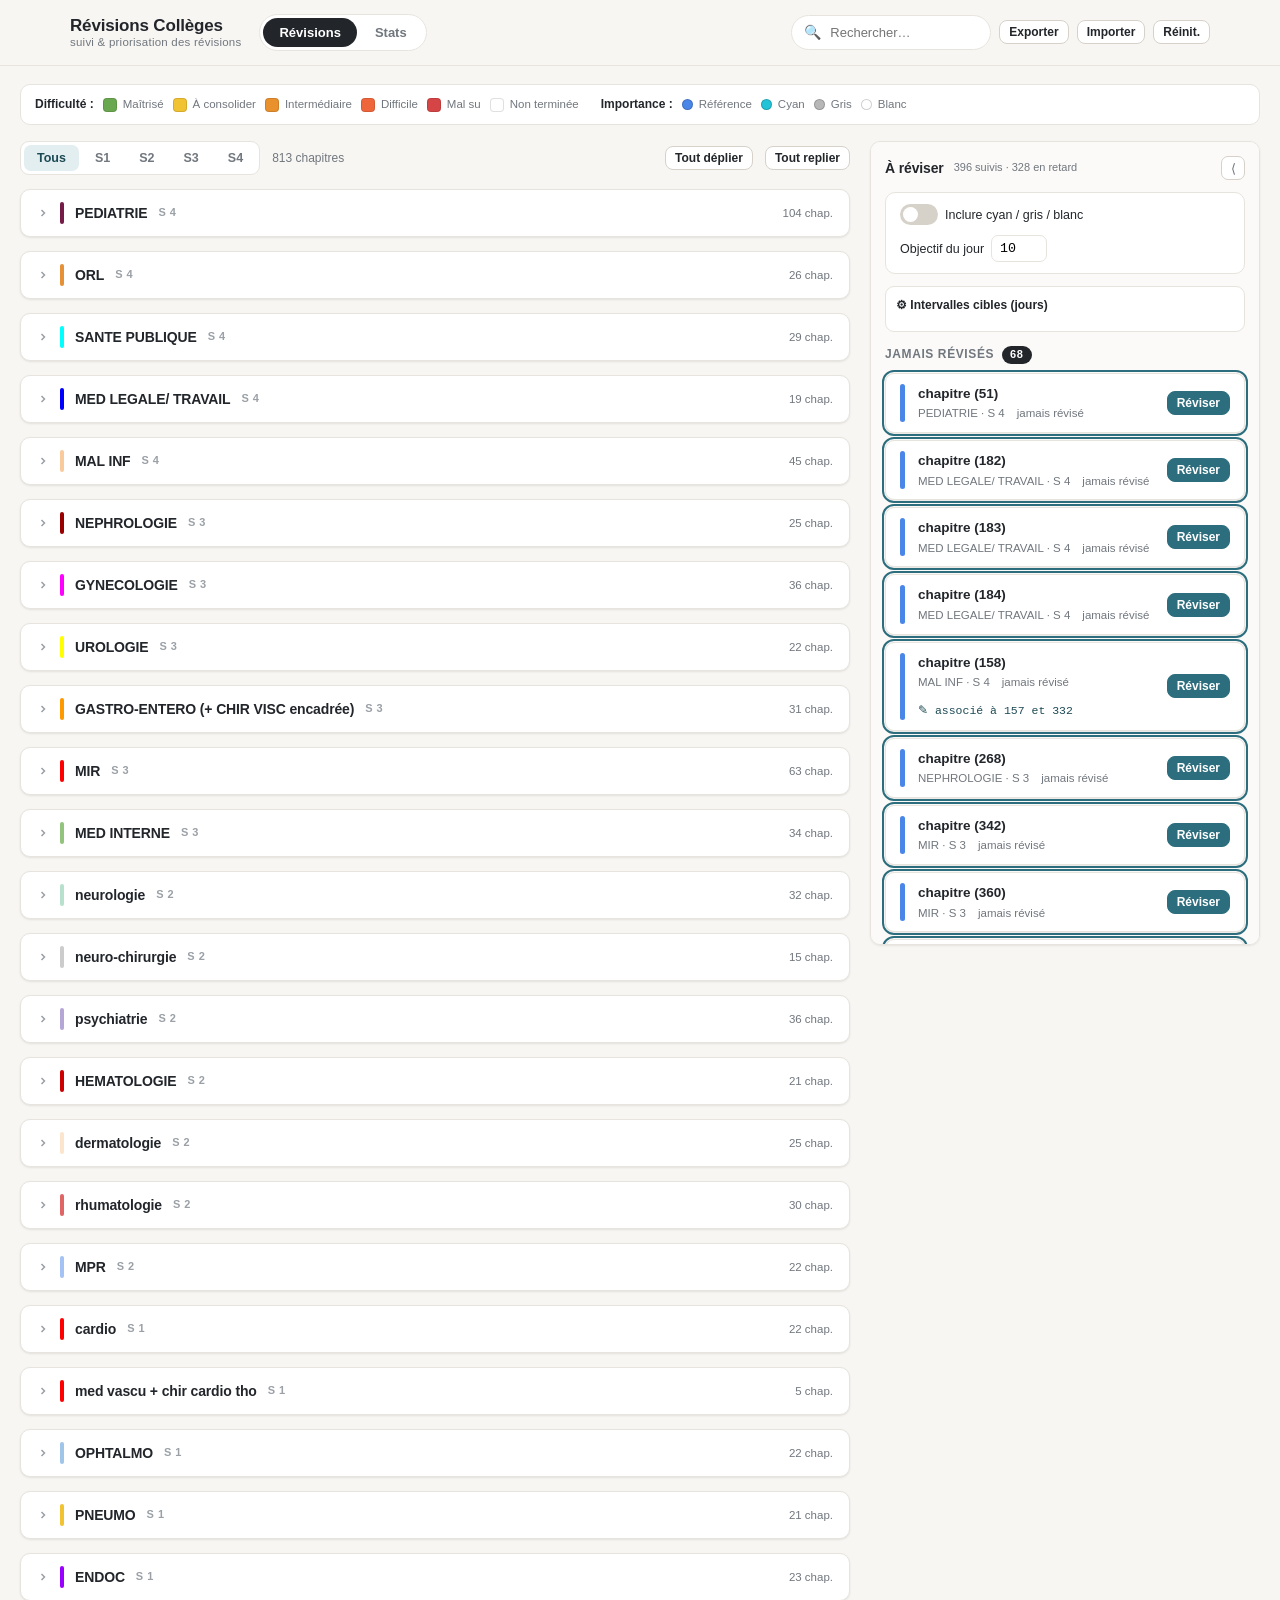
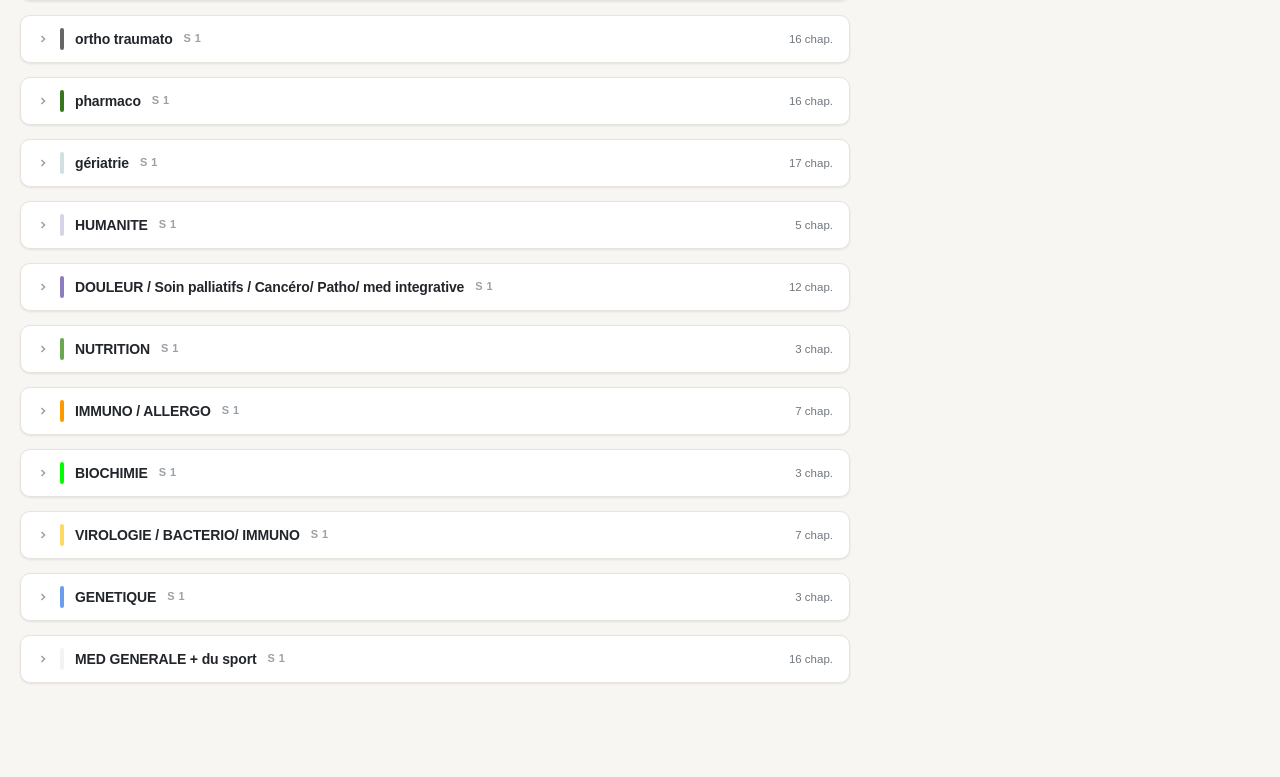
==== src/index.html @ 4b443ee2 "refactored everything" ====
<!DOCTYPE html>
<html lang="fr">
<head>
<meta charset="utf-8">
<meta name="viewport" content="width=device-width, initial-scale=1">
<title>Révisions Collèges</title>
<link rel="stylesheet" href="styles.css">
</head>
<body>
<header class="top"><div class="topin">
  <div class="brand"><b>Révisions Collèges</b><span>suivi &amp; priorisation des révisions</span></div>
  <nav class="tabs">
    <button data-tab="work" class="on">Révisions</button>
    <button data-tab="stats">Stats</button>
  </nav>
  <div class="grow"></div>
  <div class="tool">
    <div class="searchbox">🔍<input id="q" placeholder="Rechercher…"></div>
    <button class="btn mini" id="exportBtn">Exporter</button>
    <button class="btn mini" id="importBtn">Importer</button>
    <button class="btn mini" id="resetBtn">Réinit.</button>
    <input type="file" id="fileIn" accept="application/json" hidden>
  </div>
</div></header>

<div class="wrap">
  <div class="persist" id="persistNote">⚠ Les données ne peuvent pas être sauvegardées automatiquement ici. <b>Ouvre l'application via son exécutable</b> (ou télécharge tes données avec « Exporter ») pour ne rien perdre.</div>

  <div class="legend">
    <div class="grp"><b style="color:var(--ink);font-weight:600">Difficulté&nbsp;:</b>
      <span class="chip"><span class="sw" style="background:var(--l1)"></span>Maîtrisé</span>
      <span class="chip"><span class="sw" style="background:var(--l2)"></span>À consolider</span>
      <span class="chip"><span class="sw" style="background:var(--l3)"></span>Intermédiaire</span>
      <span class="chip"><span class="sw" style="background:var(--l4)"></span>Difficile</span>
      <span class="chip"><span class="sw" style="background:var(--l5)"></span>Mal su</span>
      <span class="chip"><span class="sw" style="background:#fff"></span>Non terminée</span>
    </div>
    <div class="grp"><b style="color:var(--ink);font-weight:600">Importance&nbsp;:</b>
      <span class="chip"><span class="dot-imp" style="background:var(--imp-ref)"></span>Référence</span>
      <span class="chip"><span class="dot-imp" style="background:var(--imp-cyan)"></span>Cyan</span>
      <span class="chip"><span class="dot-imp" style="background:var(--imp-gris)"></span>Gris</span>
      <span class="chip"><span class="dot-imp" style="background:var(--imp-blanc)"></span>Blanc</span>
    </div>
  </div>

  <!-- VUE FUSIONNÉE : tableau (gauche) + à réviser (sidebar droite) -->
  <section id="tab-work">
    <div class="workspace" id="workspace">
      <!-- Colonne tableau -->
      <div class="tablecol">
        <div class="subbar">
          <div class="segbtns" id="semFilter">
            <button data-sem="all" class="on">Tous</button>
            <button data-sem="SEMESTRE 1">S1</button>
            <button data-sem="SEMESTRE 2">S2</button>
            <button data-sem="SEMESTRE 3">S3</button>
            <button data-sem="SEMESTRE 4">S4</button>
          </div>
          <span id="tableCount" style="font-size:12px;color:var(--muted)"></span>
          <div class="grow"></div>
          <button class="btn mini" id="expandAll">Tout déplier</button>
          <button class="btn mini" id="collapseAll">Tout replier</button>
          <button class="btn mini" id="sideToggle" title="Afficher / masquer le panneau de révision">À réviser ⟩</button>
        </div>
        <div id="tableBody"></div>
      </div>

      <!-- Sidebar à réviser -->
      <aside class="reviseside" id="reviseSide">
        <div class="revhead">
          <b>À réviser</b>
          <span id="reviseInfo" class="revinfo"></span>
          <div class="grow"></div>
          <button class="sidehide" id="sideHide" title="Masquer">⟨</button>
        </div>

        <div class="filterrow">
          <label><span class="switch"><input type="checkbox" id="inclSecond"><span class="slider"></span></span> Inclure cyan / gris / blanc</label>
          <label>Objectif du jour <input type="number" id="dayGoal" min="0" value="10"></label>
        </div>

        <details class="settings" id="settingsBox">
          <summary>⚙ Intervalles cibles (jours)</summary>
          <div id="intervalEditor"></div>
          <button class="btn mini" id="resetIntervals">Valeurs par défaut</button>
        </details>

        <div id="reviseBody"></div>
      </aside>
    </div>
  </section>

  <!-- TAB STATS -->
  <section id="tab-stats" hidden>
    <div class="statgrid" id="statCards"></div>
    <h3 style="font-size:12px;text-transform:uppercase;letter-spacing:.05em;color:var(--muted);margin:0 0 9px;font-weight:700">Par collège — état actuel des chapitres</h3>
    <div class="collstat" id="collStats"></div>
  </section>
</div>

<div class="note" id="toast"></div>

<script src="seed.js"></script>
<script src="app.js"></script>
</body>
</html>
---- src/styles.css ----
:root{
  --bg:#F7F6F3; --surface:#FFFFFF; --surface-2:#FBFAF8;
  --ink:#22262B; --muted:#71777E; --faint:#9AA0A6;
  --line:#E7E4DE; --line-strong:#D6D2CA;
  --accent:#2D6E7E; --accent-soft:#E3EEF0; --accent-ink:#1c4a55;
  --imp-ref:#4A86E8; --imp-cyan:#22C3D6; --imp-gris:#B7B7B7; --imp-blanc:#FFFFFF;
  --l1:#6AA84F; --l2:#F1C232; --l3:#E8912D; --l4:#F0663B; --l5:#D64545;
  --l1b:#EAF3E4; --l2b:#FBF1D2; --l3b:#FBE7CE; --l4b:#FBE0D6; --l5b:#F7DADA;
  --radius:10px; --shadow:0 1px 2px rgba(20,22,25,.05),0 1px 3px rgba(20,22,25,.04);
  --mono:ui-monospace,SFMono-Regular,Menlo,Consolas,monospace;
  --sans:-apple-system,BlinkMacSystemFont,"Segoe UI",Roboto,Helvetica,Arial,sans-serif;
}
*{box-sizing:border-box}
html,body{margin:0}
body{font-family:var(--sans);background:var(--bg);color:var(--ink);font-size:14px;line-height:1.45;-webkit-font-smoothing:antialiased}
button{font-family:inherit;cursor:pointer}
.wrap{max-width:1180px;margin:0 auto;padding:0 20px 80px}

/* header */
header.top{position:sticky;top:0;z-index:40;background:rgba(247,246,243,.86);backdrop-filter:blur(8px);border-bottom:1px solid var(--line);margin-bottom:18px}
.topin{max-width:1180px;margin:0 auto;padding:14px 20px;display:flex;align-items:center;gap:18px;flex-wrap:wrap}
.brand{display:flex;flex-direction:column;line-height:1.1}
.brand b{font-size:17px;letter-spacing:-.01em}
.brand span{font-size:11.5px;color:var(--muted);letter-spacing:.02em}
.tabs{display:flex;gap:2px;background:var(--surface);border:1px solid var(--line);border-radius:999px;padding:3px}
.tabs button{border:0;background:transparent;color:var(--muted);padding:7px 16px;border-radius:999px;font-size:13px;font-weight:550}
.tabs button.on{background:var(--ink);color:#fff}
.grow{flex:1}
.tool{display:flex;align-items:center;gap:8px}
.searchbox{display:flex;align-items:center;gap:7px;background:var(--surface);border:1px solid var(--line);border-radius:999px;padding:6px 12px}
.searchbox input{border:0;outline:0;background:transparent;font-size:13px;width:150px;color:var(--ink)}
.btn{border:1px solid var(--line-strong);background:var(--surface);color:var(--ink);padding:7px 12px;border-radius:8px;font-size:12.5px;font-weight:550}
.btn:hover{border-color:var(--accent);color:var(--accent-ink)}
.btn.mini{padding:4px 9px;font-size:12px}
.btn.accent{background:var(--accent);border-color:var(--accent);color:#fff}
.btn.accent:hover{filter:brightness(1.06);color:#fff}

/* legend */
.legend{display:flex;gap:22px;flex-wrap:wrap;align-items:center;font-size:12px;color:var(--muted);margin:2px 0 16px;padding:11px 14px;background:var(--surface);border:1px solid var(--line);border-radius:var(--radius)}
.legend .grp{display:flex;gap:9px;align-items:center;flex-wrap:wrap}
.chip{display:inline-flex;align-items:center;gap:6px;font-size:11.5px}
.sw{width:14px;height:14px;border-radius:4px;border:1px solid rgba(0,0,0,.12);display:inline-block}
.dot-imp{width:11px;height:11px;border-radius:50%;border:1px solid rgba(0,0,0,.18);display:inline-block}

/* semester filter */
.subbar{display:flex;align-items:center;gap:12px;flex-wrap:wrap;margin-bottom:14px}
.segbtns{display:flex;gap:3px;background:var(--surface);border:1px solid var(--line);border-radius:9px;padding:3px}
.segbtns button{border:0;background:transparent;color:var(--muted);padding:6px 13px;border-radius:7px;font-size:12.5px;font-weight:550}
.segbtns button.on{background:var(--accent-soft);color:var(--accent-ink)}

/* college block */
.college{margin-bottom:14px;background:var(--surface);border:1px solid var(--line);border-radius:var(--radius);overflow:hidden;box-shadow:var(--shadow)}
.college>summary{list-style:none;cursor:pointer;padding:12px 16px;display:flex;align-items:center;gap:11px;user-select:none}
.college>summary::-webkit-details-marker{display:none}
.college .cname{font-weight:650;font-size:14px;letter-spacing:-.01em}
.college .csem{font-size:11px;color:var(--faint);font-weight:600;text-transform:uppercase;letter-spacing:.04em}
.college .ccount{margin-left:auto;font-size:11.5px;color:var(--muted);font-variant-numeric:tabular-nums}
.college .cbar{width:4px;height:22px;border-radius:3px;flex:none;background:var(--line-strong)}
.chev{transition:transform .15s;color:var(--faint)}
details[open]>summary .chev{transform:rotate(90deg)}

/* chapter rows */
.rows{border-top:1px solid var(--line)}
.chapter{border-bottom:1px solid var(--line)}
.chapter:last-child{border-bottom:0}
.crow{display:grid;grid-template-columns:20px 1fr 210px 132px 220px;gap:12px;align-items:center;padding:9px 16px}
.crow:hover{background:var(--surface-2)}
.imp{flex:none}
.ctitle{font-size:13.5px;min-width:0}
.ctitle .t{white-space:normal}
.strip{display:flex;gap:3px;flex-wrap:wrap;align-items:center}
.cell-last{display:flex;align-items:center;gap:7px;font-family:var(--mono);font-size:12px;color:var(--muted);font-variant-numeric:tabular-nums}
.cell-rem{font-size:12px;color:var(--muted);display:flex;align-items:center;gap:6px;min-width:0}
.cell-rem .rtext{overflow:hidden;text-overflow:ellipsis;white-space:nowrap}
.star{flex:none;font-size:11px;color:var(--accent);background:var(--accent-soft);border:0;border-radius:6px;padding:1px 6px;font-weight:650}
.sq{width:15px;height:15px;border-radius:4px;border:1px solid rgba(0,0,0,.14);cursor:pointer;flex:none}
.sq.enc{background:repeating-linear-gradient(45deg,#fff,#fff 3px,#cfcfcf 3px,#cfcfcf 6px)!important}
.sq.none{background:#fff}
.lvlchip{display:inline-flex;align-items:center;justify-content:center;min-width:20px;height:18px;border-radius:5px;font-size:10.5px;font-weight:700;color:#fff;padding:0 5px}
.addmini{border:1px dashed var(--line-strong);background:transparent;color:var(--faint);border-radius:5px;width:17px;height:17px;line-height:1;font-size:13px;padding:0;display:flex;align-items:center;justify-content:center}
.addmini:hover{color:var(--accent);border-color:var(--accent)}

/* expand panel */
.detail{padding:4px 16px 16px 48px;background:var(--surface-2);border-top:1px solid var(--line)}
.sesslist{display:flex;flex-direction:column;gap:6px;margin:8px 0}
.sessrow{display:grid;grid-template-columns:110px auto 1fr auto;gap:10px;align-items:center;background:var(--surface);border:1px solid var(--line);border-radius:8px;padding:6px 10px}
.sessrow input[type=date]{border:1px solid var(--line);border-radius:6px;padding:3px 6px;font-family:var(--mono);font-size:12px}
.sessrow input.rem{border:1px solid var(--line);border-radius:6px;padding:4px 8px;font-size:12.5px;width:100%}
.lvlpick{display:flex;gap:3px}
.lvlpick .p{width:20px;height:20px;border-radius:5px;border:2px solid transparent;cursor:pointer}
.lvlpick .p.sel{border-color:var(--ink)}
.encbtn{font-size:11px;border:1px solid var(--line-strong);border-radius:6px;background:#fff;padding:3px 8px;color:var(--muted)}
.encbtn.on{background:#333;color:#fff;border-color:#333}
.del{border:0;background:transparent;color:var(--faint);font-size:15px;padding:2px 6px}
.del:hover{color:var(--l5)}
.metaedit{display:flex;gap:10px;flex-wrap:wrap;align-items:center;margin-top:10px;padding-top:10px;border-top:1px dashed var(--line)}
.metaedit input,.metaedit select{border:1px solid var(--line);border-radius:7px;padding:6px 9px;font-size:13px;font-family:inherit}
.metaedit label{font-size:11px;color:var(--muted);display:flex;flex-direction:column;gap:3px}

/* tab2 */
.bucket{margin-bottom:22px}
.bucket h3{font-size:12px;text-transform:uppercase;letter-spacing:.05em;color:var(--muted);margin:0 0 9px;font-weight:700;display:flex;align-items:center;gap:8px}
.bucket h3 .n{background:var(--ink);color:#fff;border-radius:999px;font-size:11px;padding:1px 8px}
.rev{display:flex;align-items:center;gap:13px;background:var(--surface);border:1px solid var(--line);border-radius:9px;padding:10px 14px;margin-bottom:7px;box-shadow:var(--shadow)}
.rev .urg{width:5px;align-self:stretch;border-radius:3px;flex:none}
.rev .rmain{flex:1;min-width:0}
.rev .rt{font-size:13.5px;font-weight:560}
.rev .rmeta{font-size:11.5px;color:var(--muted);display:flex;gap:12px;flex-wrap:wrap;margin-top:2px}
.rev .rmeta .mono{font-family:var(--mono);font-variant-numeric:tabular-nums}
.rev .score{font-family:var(--mono);font-size:11px;color:var(--faint)}
.overdue{color:var(--l5);font-weight:650}
.daychip{display:inline-flex;align-items:center;gap:5px;font-size:11px;color:var(--muted)}
.filterrow{display:flex;align-items:center;gap:16px;flex-wrap:wrap;margin-bottom:16px;padding:11px 14px;background:var(--surface);border:1px solid var(--line);border-radius:var(--radius)}
.filterrow label{display:flex;align-items:center;gap:7px;font-size:12.5px;color:var(--ink)}
.filterrow input[type=number]{width:56px;border:1px solid var(--line);border-radius:7px;padding:5px 8px;font-family:var(--mono)}
.switch{position:relative;width:38px;height:21px;flex:none}
.switch input{opacity:0;width:0;height:0}
.slider{position:absolute;inset:0;background:var(--line-strong);border-radius:999px;transition:.15s}
.slider::before{content:"";position:absolute;width:15px;height:15px;left:3px;top:3px;background:#fff;border-radius:50%;transition:.15s}
.switch input:checked+.slider{background:var(--accent)}
.switch input:checked+.slider::before{transform:translateX(17px)}
.daymark{outline:2px solid var(--accent);outline-offset:1px}

/* tab3 stats */
.statgrid{display:grid;grid-template-columns:repeat(auto-fit,minmax(150px,1fr));gap:12px;margin-bottom:22px}
.stat{background:var(--surface);border:1px solid var(--line);border-radius:var(--radius);padding:14px 16px;box-shadow:var(--shadow)}
.stat .num{font-size:26px;font-weight:700;letter-spacing:-.02em;font-variant-numeric:tabular-nums}
.stat .lab{font-size:11.5px;color:var(--muted);margin-top:2px}
.collstat{background:var(--surface);border:1px solid var(--line);border-radius:var(--radius);padding:6px 4px;box-shadow:var(--shadow)}
.csrow{display:grid;grid-template-columns:210px 1fr 60px;gap:12px;align-items:center;padding:7px 14px}
.csrow:hover{background:var(--surface-2)}
.csrow .cn{font-size:12.5px;font-weight:550;white-space:nowrap;overflow:hidden;text-overflow:ellipsis}
.sbar{display:flex;height:16px;border-radius:5px;overflow:hidden;background:#EFEDE8}
.sbar span{display:block}
.csrow .cc{text-align:right;font-family:var(--mono);font-size:11.5px;color:var(--muted)}

/* modal note */
.note{position:fixed;left:50%;bottom:22px;transform:translateX(-50%);background:var(--ink);color:#fff;padding:10px 16px;border-radius:10px;font-size:12.5px;box-shadow:0 6px 24px rgba(0,0,0,.22);z-index:80;opacity:0;pointer-events:none;transition:opacity .2s;max-width:90vw}
.note.show{opacity:1}
.persist{font-size:11.5px;color:#8a6d00;background:#FFF6DA;border:1px solid #F2E2A6;border-radius:8px;padding:8px 12px;margin-bottom:14px;display:none}
.empty{color:var(--faint);font-size:13px;padding:14px;text-align:center}
@media (max-width:820px){
  .crow{grid-template-columns:18px 1fr;row-gap:6px}
  .crow .cell-last,.crow .cell-rem,.crow .strip{grid-column:2}
  .csrow{grid-template-columns:120px 1fr 44px}
}
@media (prefers-reduced-motion:reduce){*{transition:none!important}}

/* ===== layout fusionné : tableau (gauche) + sidebar « à réviser » (droite) ===== */
.wrap{max-width:1560px}
.workspace{display:flex;gap:20px;align-items:flex-start}
.tablecol{flex:1;min-width:0}
.reviseside{width:390px;flex:none;position:sticky;top:78px;max-height:calc(100vh - 96px);overflow:auto;background:var(--surface-2);border:1px solid var(--line);border-radius:var(--radius);padding:14px 14px 18px;box-shadow:var(--shadow)}
.workspace.sidehidden .reviseside{display:none}
.workspace.sidehidden .tablecol{flex:1}
.revhead{display:flex;align-items:center;gap:10px;margin-bottom:12px}
.revhead b{font-size:14px;letter-spacing:-.01em}
.revinfo{font-size:11px;color:var(--muted);font-variant-numeric:tabular-nums}
.sidehide{border:1px solid var(--line-strong);background:#fff;border-radius:7px;width:24px;height:24px;color:var(--muted);font-size:13px;line-height:1}
.sidehide:hover{color:var(--accent);border-color:var(--accent)}
#sideToggle{display:none}
.workspace.sidehidden #sideToggle{display:inline-block}
.reviseside .filterrow{flex-direction:column;align-items:flex-start;gap:10px;margin-bottom:12px}

/* réglage des intervalles cibles */
.settings{margin-bottom:14px;border:1px solid var(--line);border-radius:9px;background:#fff;padding:2px 10px 8px}
.settings>summary{cursor:pointer;font-size:12px;font-weight:650;color:var(--ink);padding:8px 0;list-style:none;user-select:none}
.settings>summary::-webkit-details-marker{display:none}
.ivrow{display:flex;align-items:center;gap:8px;margin:6px 0}
.ivrow .sw{width:12px;height:12px;flex:none}
.ivrow .ivlab{flex:1;font-size:12px;color:var(--ink)}
.ivrow input{width:60px;border:1px solid var(--line);border-radius:6px;padding:4px 7px;font-family:var(--mono);font-size:12px}
#resetIntervals{margin-top:4px}

@media (max-width:1200px){
  .workspace{flex-direction:column}
  .reviseside{width:100%;position:static;max-height:none}
}
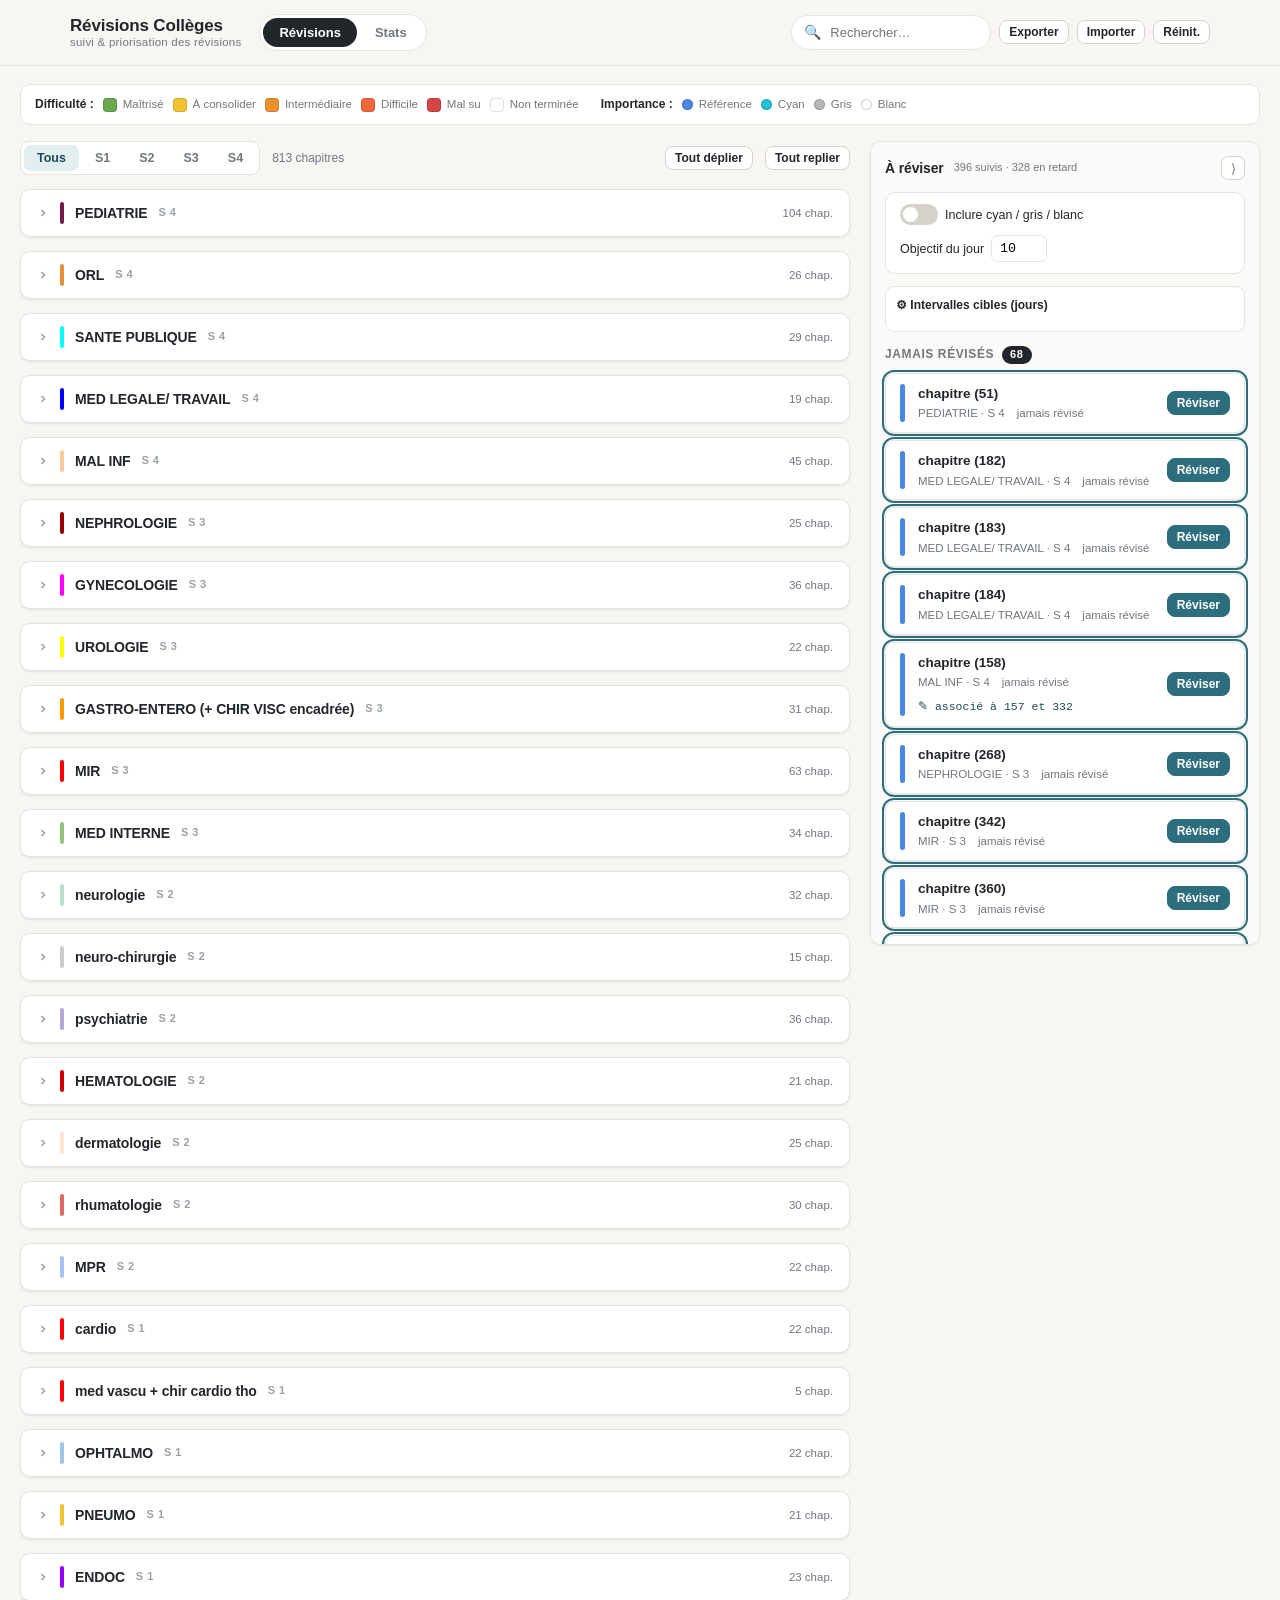
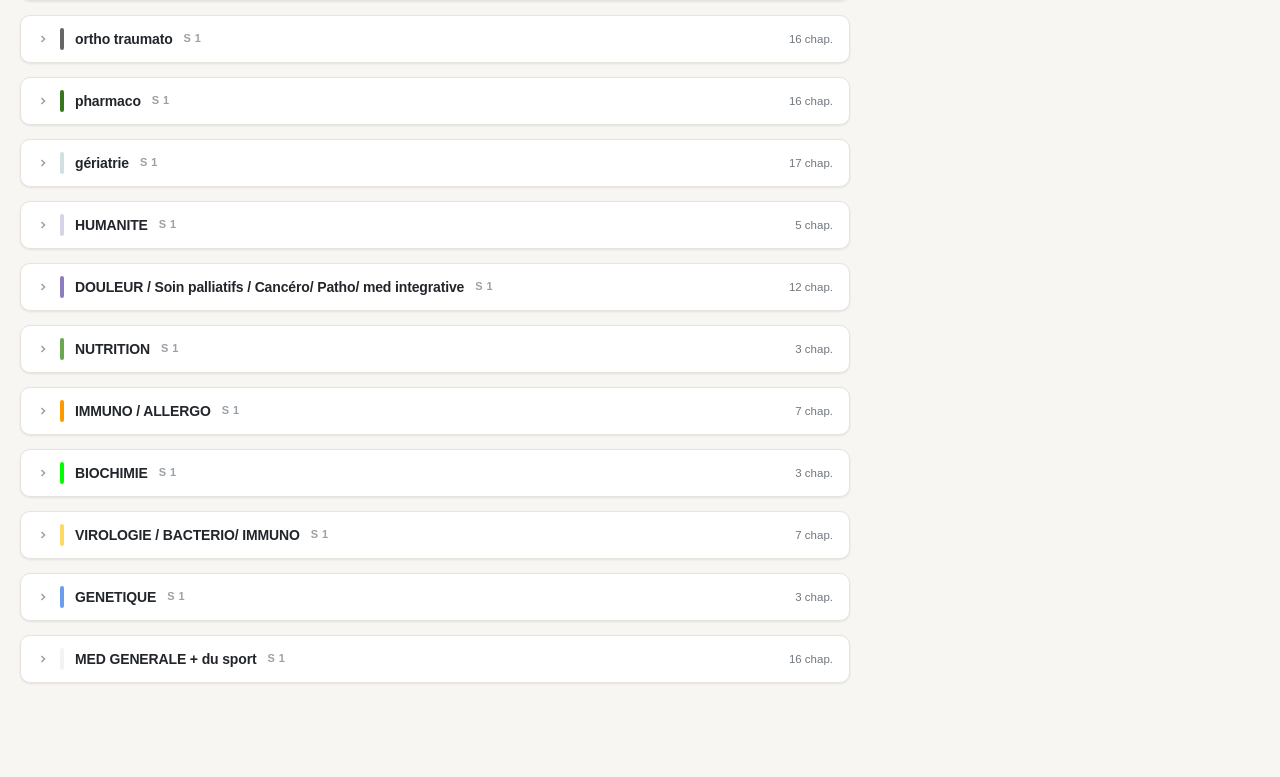
==== commit 1f4a2d33: "build file data auto if erased, invert darts, entire row clickable, remove "+", refresh sidebar and " ====
--- a/src/index.html
+++ b/src/index.html
@@ -60,7 +60,7 @@
           <div class="grow"></div>
           <button class="btn mini" id="expandAll">Tout déplier</button>
           <button class="btn mini" id="collapseAll">Tout replier</button>
-          <button class="btn mini" id="sideToggle" title="Afficher / masquer le panneau de révision">À réviser ⟩</button>
+          <button class="btn mini" id="sideToggle" title="Afficher le panneau de révision">⟨ À réviser</button>
         </div>
         <div id="tableBody"></div>
       </div>
@@ -71,7 +71,7 @@
           <b>À réviser</b>
           <span id="reviseInfo" class="revinfo"></span>
           <div class="grow"></div>
-          <button class="sidehide" id="sideHide" title="Masquer">⟨</button>
+          <button class="sidehide" id="sideHide" title="Masquer le panneau">⟩</button>
         </div>
 
         <div class="filterrow">
--- a/src/styles.css
+++ b/src/styles.css
@@ -63,15 +63,15 @@
 .rows{border-top:1px solid var(--line)}
 .chapter{border-bottom:1px solid var(--line)}
 .chapter:last-child{border-bottom:0}
-.crow{display:grid;grid-template-columns:20px 1fr 210px 132px 220px;gap:12px;align-items:center;padding:9px 16px}
+.crow{display:grid;grid-template-columns:20px 1fr 210px 132px 240px;gap:12px;align-items:start;padding:9px 16px;cursor:pointer}
 .crow:hover{background:var(--surface-2)}
-.imp{flex:none}
+.imp{flex:none;margin-top:3px}
 .ctitle{font-size:13.5px;min-width:0}
-.ctitle .t{white-space:normal}
+.ctitle .t{white-space:normal;overflow-wrap:anywhere}
 .strip{display:flex;gap:3px;flex-wrap:wrap;align-items:center}
 .cell-last{display:flex;align-items:center;gap:7px;font-family:var(--mono);font-size:12px;color:var(--muted);font-variant-numeric:tabular-nums}
-.cell-rem{font-size:12px;color:var(--muted);display:flex;align-items:center;gap:6px;min-width:0}
-.cell-rem .rtext{overflow:hidden;text-overflow:ellipsis;white-space:nowrap}
+.cell-rem{font-size:12px;color:var(--muted);display:flex;align-items:flex-start;gap:6px;min-width:0;flex-wrap:wrap}
+.cell-rem .rtext{white-space:normal;overflow-wrap:anywhere}
 .star{flex:none;font-size:11px;color:var(--accent);background:var(--accent-soft);border:0;border-radius:6px;padding:1px 6px;font-weight:650}
 .sq{width:15px;height:15px;border-radius:4px;border:1px solid rgba(0,0,0,.14);cursor:pointer;flex:none}
 .sq.enc{background:repeating-linear-gradient(45deg,#fff,#fff 3px,#cfcfcf 3px,#cfcfcf 6px)!important}
@@ -176,3 +176,13 @@
   .workspace{flex-direction:column}
   .reviseside{width:100%;position:static;max-height:none}
 }
+
+/* remarques : badge ＊N + liste dépliable (tableau & révision) */
+.star{cursor:pointer}
+.nosess{color:var(--faint);font-size:12px}
+.allrem{flex-basis:100%;width:100%;margin-top:5px;border:1px solid var(--line);border-radius:7px;background:var(--surface);padding:5px 8px}
+.aremitem{font-size:12px;color:var(--ink);padding:3px 0;border-bottom:1px dashed var(--line);overflow-wrap:anywhere}
+.aremitem:last-child{border-bottom:0}
+.aremdate{font-family:var(--mono);font-size:11px;color:var(--faint);margin-right:7px}
+.revrem{margin-top:4px}
+.revrtext{font-family:var(--mono);font-size:11.5px;color:var(--accent-ink);overflow-wrap:anywhere;white-space:normal}
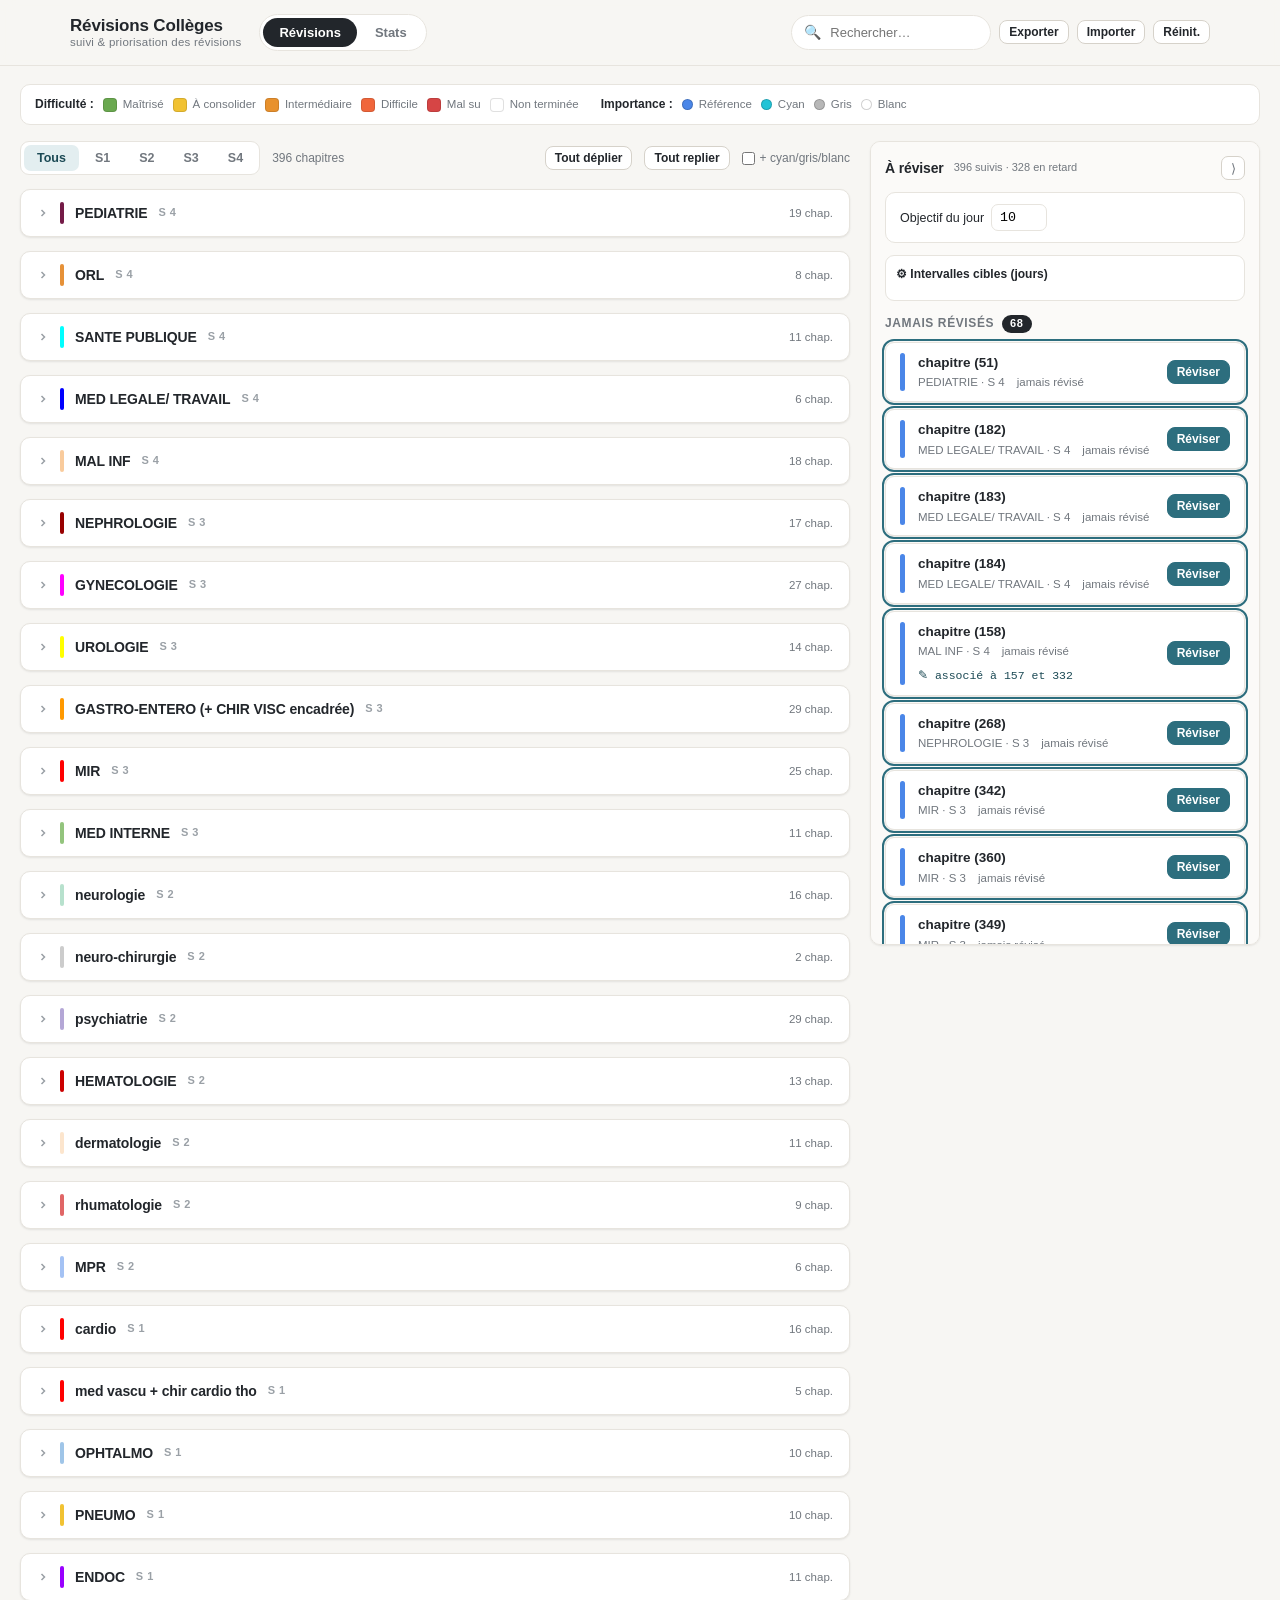
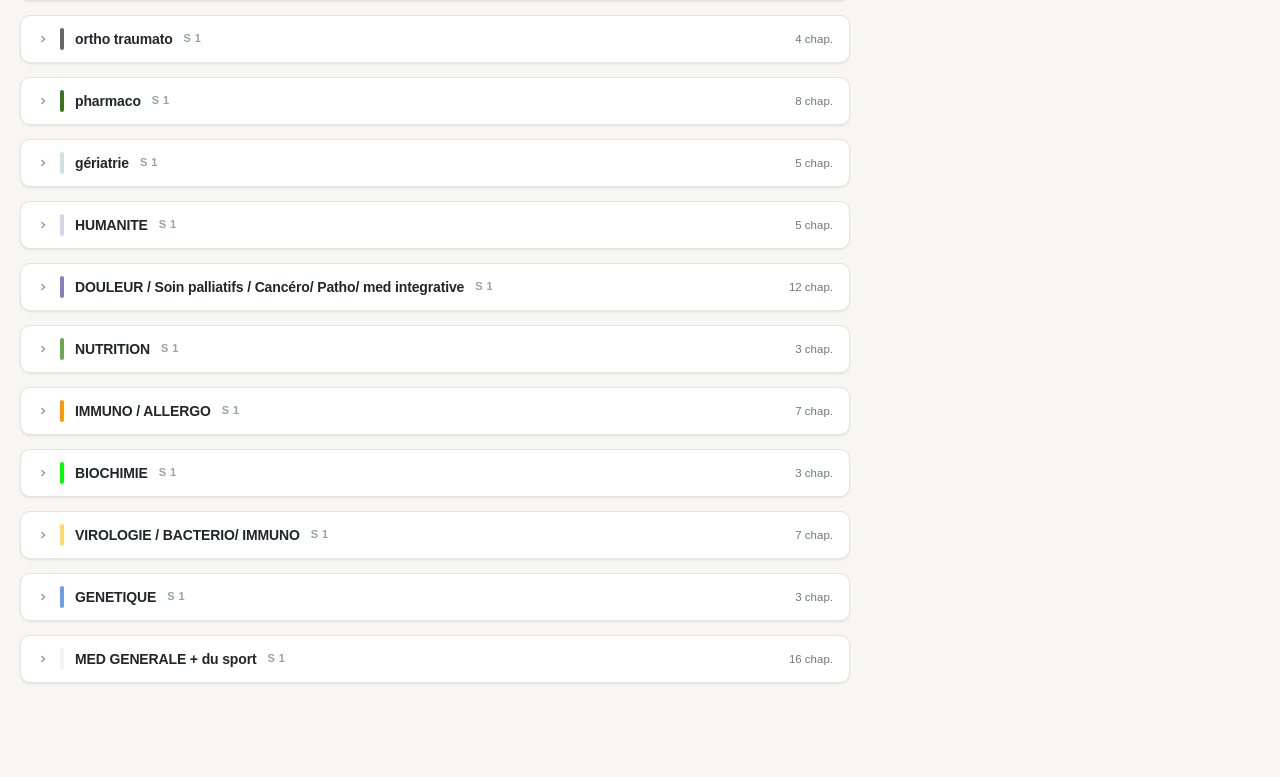
==== commit d737fa52: "don't need to open window, option for only blue chapters" ====
--- a/src/index.html
+++ b/src/index.html
@@ -60,6 +60,7 @@
           <div class="grow"></div>
           <button class="btn mini" id="expandAll">Tout déplier</button>
           <button class="btn mini" id="collapseAll">Tout replier</button>
+          <label class="incl-mini" title="Inclure les chapitres cyan / gris / blanc (tableau, révision et stats)"><input type="checkbox" class="inclSecondary"> + cyan/gris/blanc</label>
           <button class="btn mini" id="sideToggle" title="Afficher le panneau de révision">⟨ À réviser</button>
         </div>
         <div id="tableBody"></div>
@@ -75,7 +76,6 @@
         </div>
 
         <div class="filterrow">
-          <label><span class="switch"><input type="checkbox" id="inclSecond"><span class="slider"></span></span> Inclure cyan / gris / blanc</label>
           <label>Objectif du jour <input type="number" id="dayGoal" min="0" value="10"></label>
         </div>
 
--- a/src/styles.css
+++ b/src/styles.css
@@ -186,3 +186,5 @@
 .aremdate{font-family:var(--mono);font-size:11px;color:var(--faint);margin-right:7px}
 .revrem{margin-top:4px}
 .revrtext{font-family:var(--mono);font-size:11.5px;color:var(--accent-ink);overflow-wrap:anywhere;white-space:normal}
+.incl-mini{display:flex;align-items:center;gap:5px;font-size:12px;color:var(--muted);cursor:pointer;white-space:nowrap}
+.incl-mini input{margin:0}
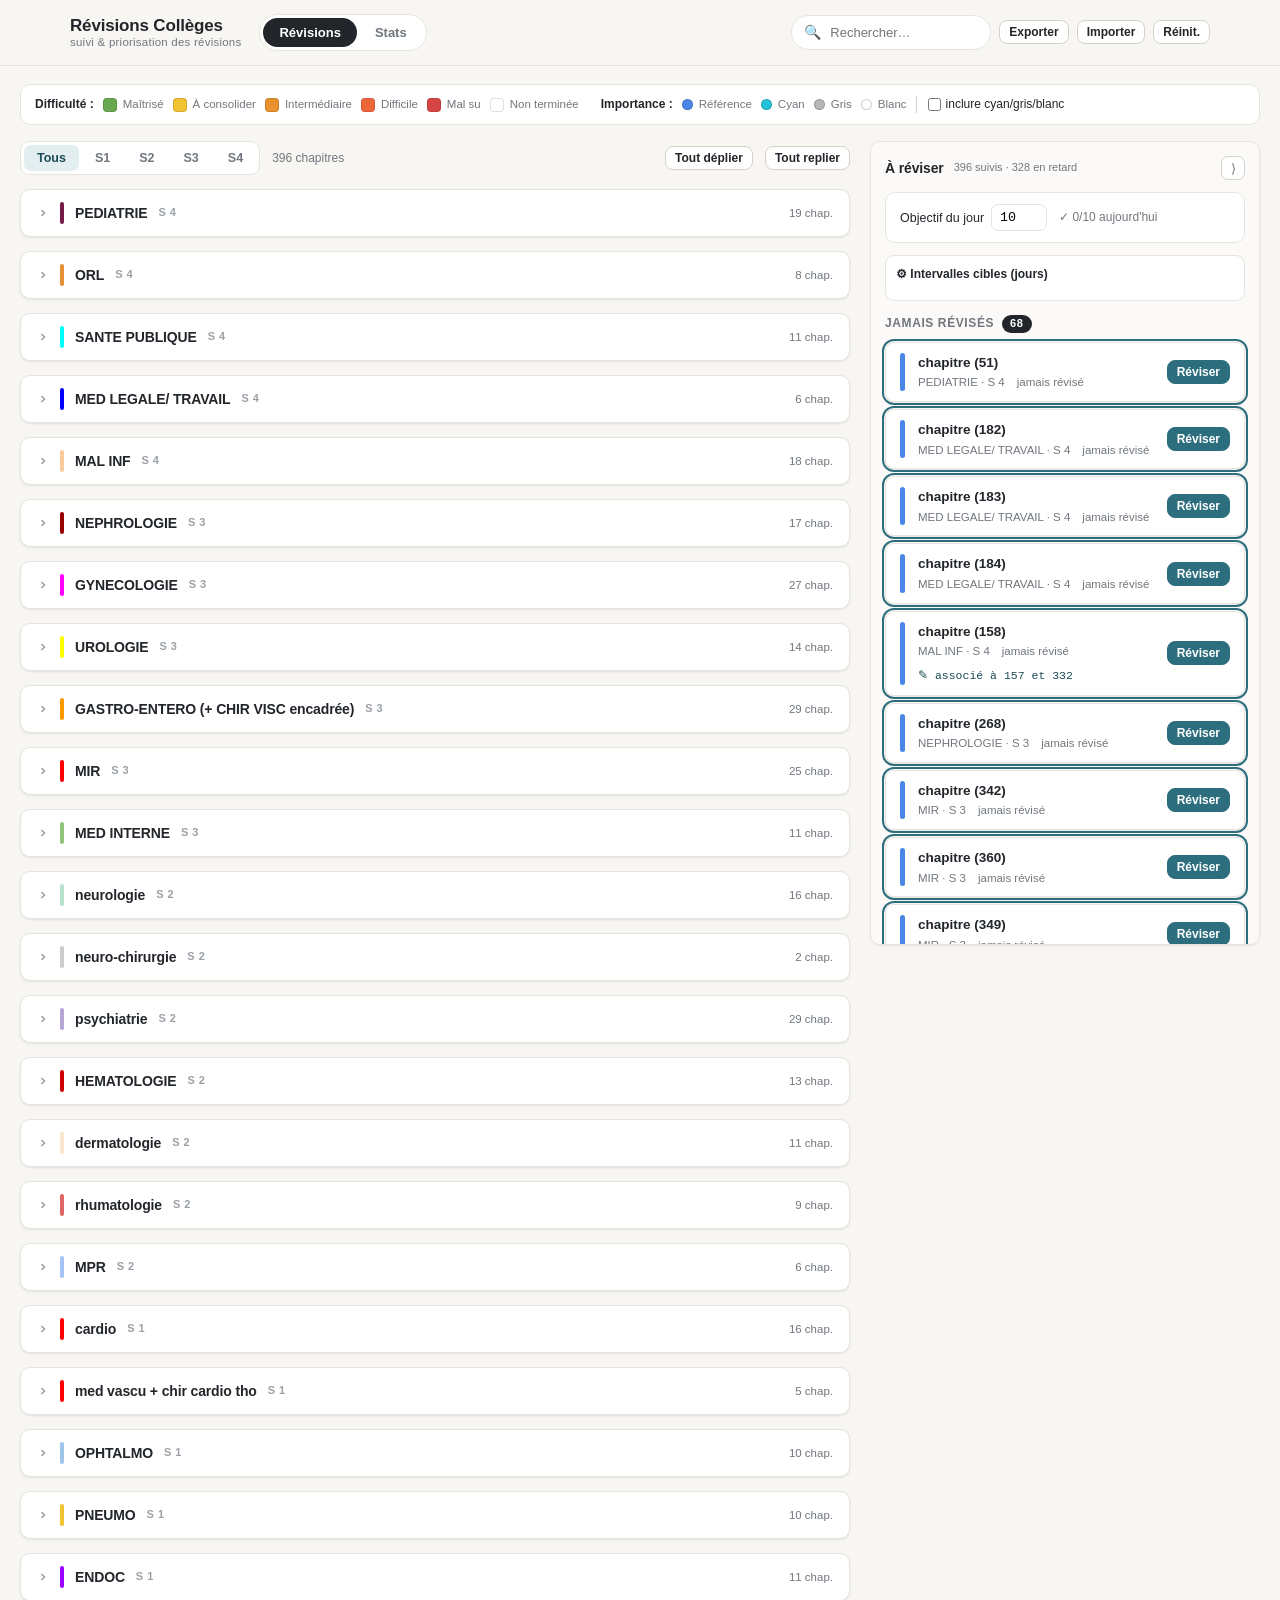
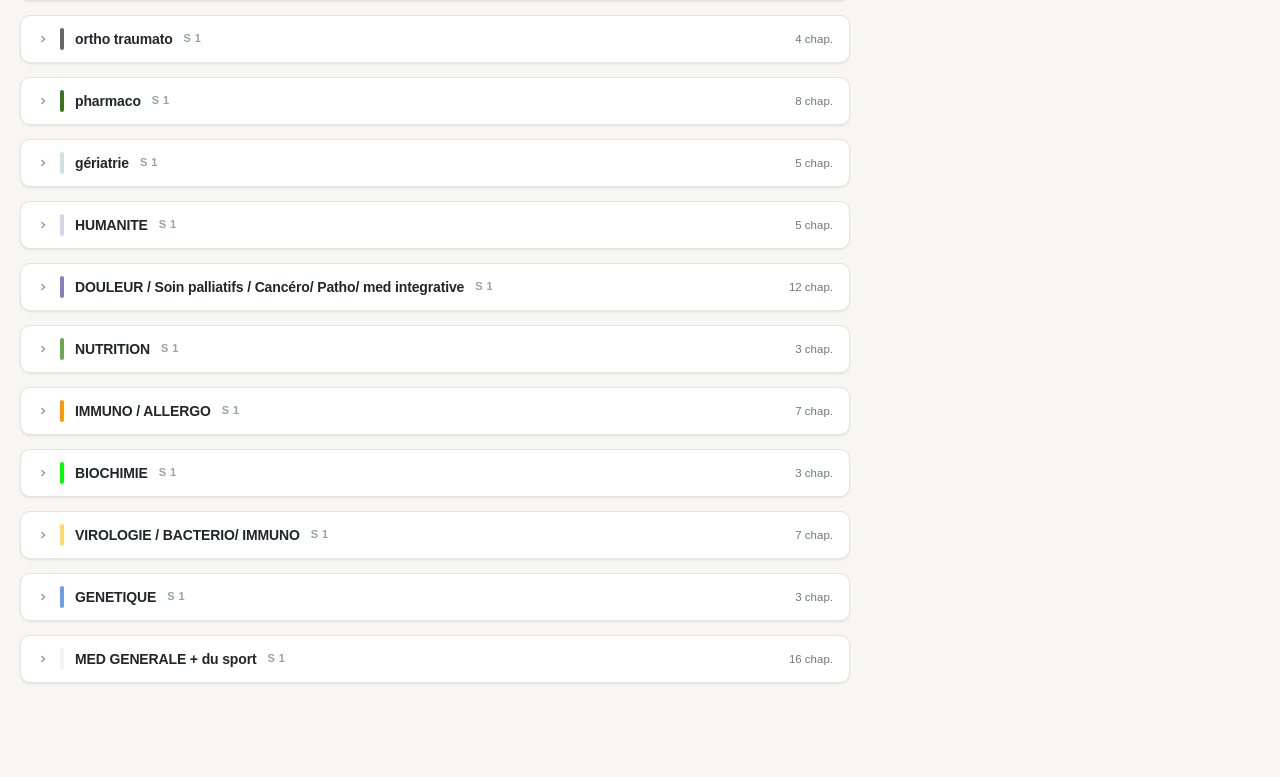
==== commit 487e53ea: "finetuned few things" ====
--- a/src/index.html
+++ b/src/index.html
@@ -40,14 +40,15 @@
       <span class="chip"><span class="dot-imp" style="background:var(--imp-cyan)"></span>Cyan</span>
       <span class="chip"><span class="dot-imp" style="background:var(--imp-gris)"></span>Gris</span>
       <span class="chip"><span class="dot-imp" style="background:var(--imp-blanc)"></span>Blanc</span>
+      <label class="incl-mini" title="Inclure les chapitres cyan / gris / blanc (tableau, révision et stats). Décoché = référence uniquement."><input type="checkbox" class="inclSecondary"> inclure cyan/gris/blanc</label>
     </div>
   </div>
 
-  <!-- VUE FUSIONNÉE : tableau (gauche) + à réviser (sidebar droite) -->
-  <section id="tab-work">
-    <div class="workspace" id="workspace">
-      <!-- Colonne tableau -->
-      <div class="tablecol">
+  <!-- VUE : colonne gauche (tableau OU stats) + sidebar « à réviser » PERSISTANTE -->
+  <div class="workspace" id="workspace">
+    <div class="tablecol">
+      <!-- ONGLET RÉVISIONS : tableau -->
+      <section id="tab-work">
         <div class="subbar">
           <div class="segbtns" id="semFilter">
             <button data-sem="all" class="on">Tous</button>
@@ -60,42 +61,42 @@
           <div class="grow"></div>
           <button class="btn mini" id="expandAll">Tout déplier</button>
           <button class="btn mini" id="collapseAll">Tout replier</button>
-          <label class="incl-mini" title="Inclure les chapitres cyan / gris / blanc (tableau, révision et stats)"><input type="checkbox" class="inclSecondary"> + cyan/gris/blanc</label>
-          <button class="btn mini" id="sideToggle" title="Afficher le panneau de révision">⟨ À réviser</button>
+          <button class="btn mini" id="sideToggle" title="Afficher le panneau « À réviser »">⟨ À réviser</button>
         </div>
         <div id="tableBody"></div>
+      </section>
+
+      <!-- ONGLET STATS -->
+      <section id="tab-stats" hidden>
+        <div class="statgrid" id="statCards"></div>
+        <h3 style="font-size:12px;text-transform:uppercase;letter-spacing:.05em;color:var(--muted);margin:0 0 9px;font-weight:700">Par collège — état actuel des chapitres</h3>
+        <div class="collstat" id="collStats"></div>
+      </section>
+    </div>
+
+    <!-- Sidebar à réviser (visible dans les deux onglets) -->
+    <aside class="reviseside" id="reviseSide">
+      <div class="revhead">
+        <b>À réviser</b>
+        <span id="reviseInfo" class="revinfo"></span>
+        <div class="grow"></div>
+        <button class="sidehide" id="sideHide" title="Masquer le panneau">⟩</button>
       </div>
 
-      <!-- Sidebar à réviser -->
-      <aside class="reviseside" id="reviseSide">
-        <div class="revhead">
-          <b>À réviser</b>
-          <span id="reviseInfo" class="revinfo"></span>
-          <div class="grow"></div>
-          <button class="sidehide" id="sideHide" title="Masquer le panneau">⟩</button>
-        </div>
+      <div class="filterrow">
+        <label>Objectif du jour <input type="number" id="dayGoal" min="0" value="10"></label>
+        <span id="dayProgress" class="dayprog"></span>
+      </div>
 
-        <div class="filterrow">
-          <label>Objectif du jour <input type="number" id="dayGoal" min="0" value="10"></label>
-        </div>
+      <details class="settings" id="settingsBox">
+        <summary>⚙ Intervalles cibles (jours)</summary>
+        <div id="intervalEditor"></div>
+        <button class="btn mini" id="resetIntervals">Valeurs par défaut</button>
+      </details>
 
-        <details class="settings" id="settingsBox">
-          <summary>⚙ Intervalles cibles (jours)</summary>
-          <div id="intervalEditor"></div>
-          <button class="btn mini" id="resetIntervals">Valeurs par défaut</button>
-        </details>
-
-        <div id="reviseBody"></div>
-      </aside>
-    </div>
-  </section>
-
-  <!-- TAB STATS -->
-  <section id="tab-stats" hidden>
-    <div class="statgrid" id="statCards"></div>
-    <h3 style="font-size:12px;text-transform:uppercase;letter-spacing:.05em;color:var(--muted);margin:0 0 9px;font-weight:700">Par collège — état actuel des chapitres</h3>
-    <div class="collstat" id="collStats"></div>
-  </section>
+      <div id="reviseBody"></div>
+    </aside>
+  </div>
 </div>
 
 <div class="note" id="toast"></div>
--- a/src/styles.css
+++ b/src/styles.css
@@ -160,7 +160,18 @@
 .sidehide:hover{color:var(--accent);border-color:var(--accent)}
 #sideToggle{display:none}
 .workspace.sidehidden #sideToggle{display:inline-block}
-.reviseside .filterrow{flex-direction:column;align-items:flex-start;gap:10px;margin-bottom:12px}
+.reviseside .filterrow{align-items:center;gap:12px;margin-bottom:12px}
+.dayprog{font-size:12px;font-variant-numeric:tabular-nums;color:var(--muted)}
+.dayprog.done{color:var(--l1);font-weight:650}
+
+/* popup de confirmation */
+.modal-ov{position:fixed;inset:0;background:rgba(20,22,25,.4);display:flex;align-items:center;justify-content:center;z-index:100;padding:20px}
+.modal{background:var(--surface);border:1px solid var(--line);border-radius:12px;box-shadow:0 14px 44px rgba(0,0,0,.28);max-width:390px;width:100%;padding:20px 20px 18px}
+.modal-t{font-size:14.5px;font-weight:600;color:var(--ink);line-height:1.4}
+.modal-sub{font-size:13px;color:var(--muted);margin-top:8px;overflow-wrap:anywhere}
+.modal-btns{display:flex;justify-content:flex-end;gap:9px;margin-top:18px}
+.btn.danger{background:var(--l5);border-color:var(--l5);color:#fff}
+.btn.danger:hover{filter:brightness(1.06);color:#fff}
 
 /* réglage des intervalles cibles */
 .settings{margin-bottom:14px;border:1px solid var(--line);border-radius:9px;background:#fff;padding:2px 10px 8px}
@@ -188,3 +199,4 @@
 .revrtext{font-family:var(--mono);font-size:11.5px;color:var(--accent-ink);overflow-wrap:anywhere;white-space:normal}
 .incl-mini{display:flex;align-items:center;gap:5px;font-size:12px;color:var(--muted);cursor:pointer;white-space:nowrap}
 .incl-mini input{margin:0}
+.legend .incl-mini{border-left:1px solid var(--line-strong);padding-left:11px;color:var(--ink)}
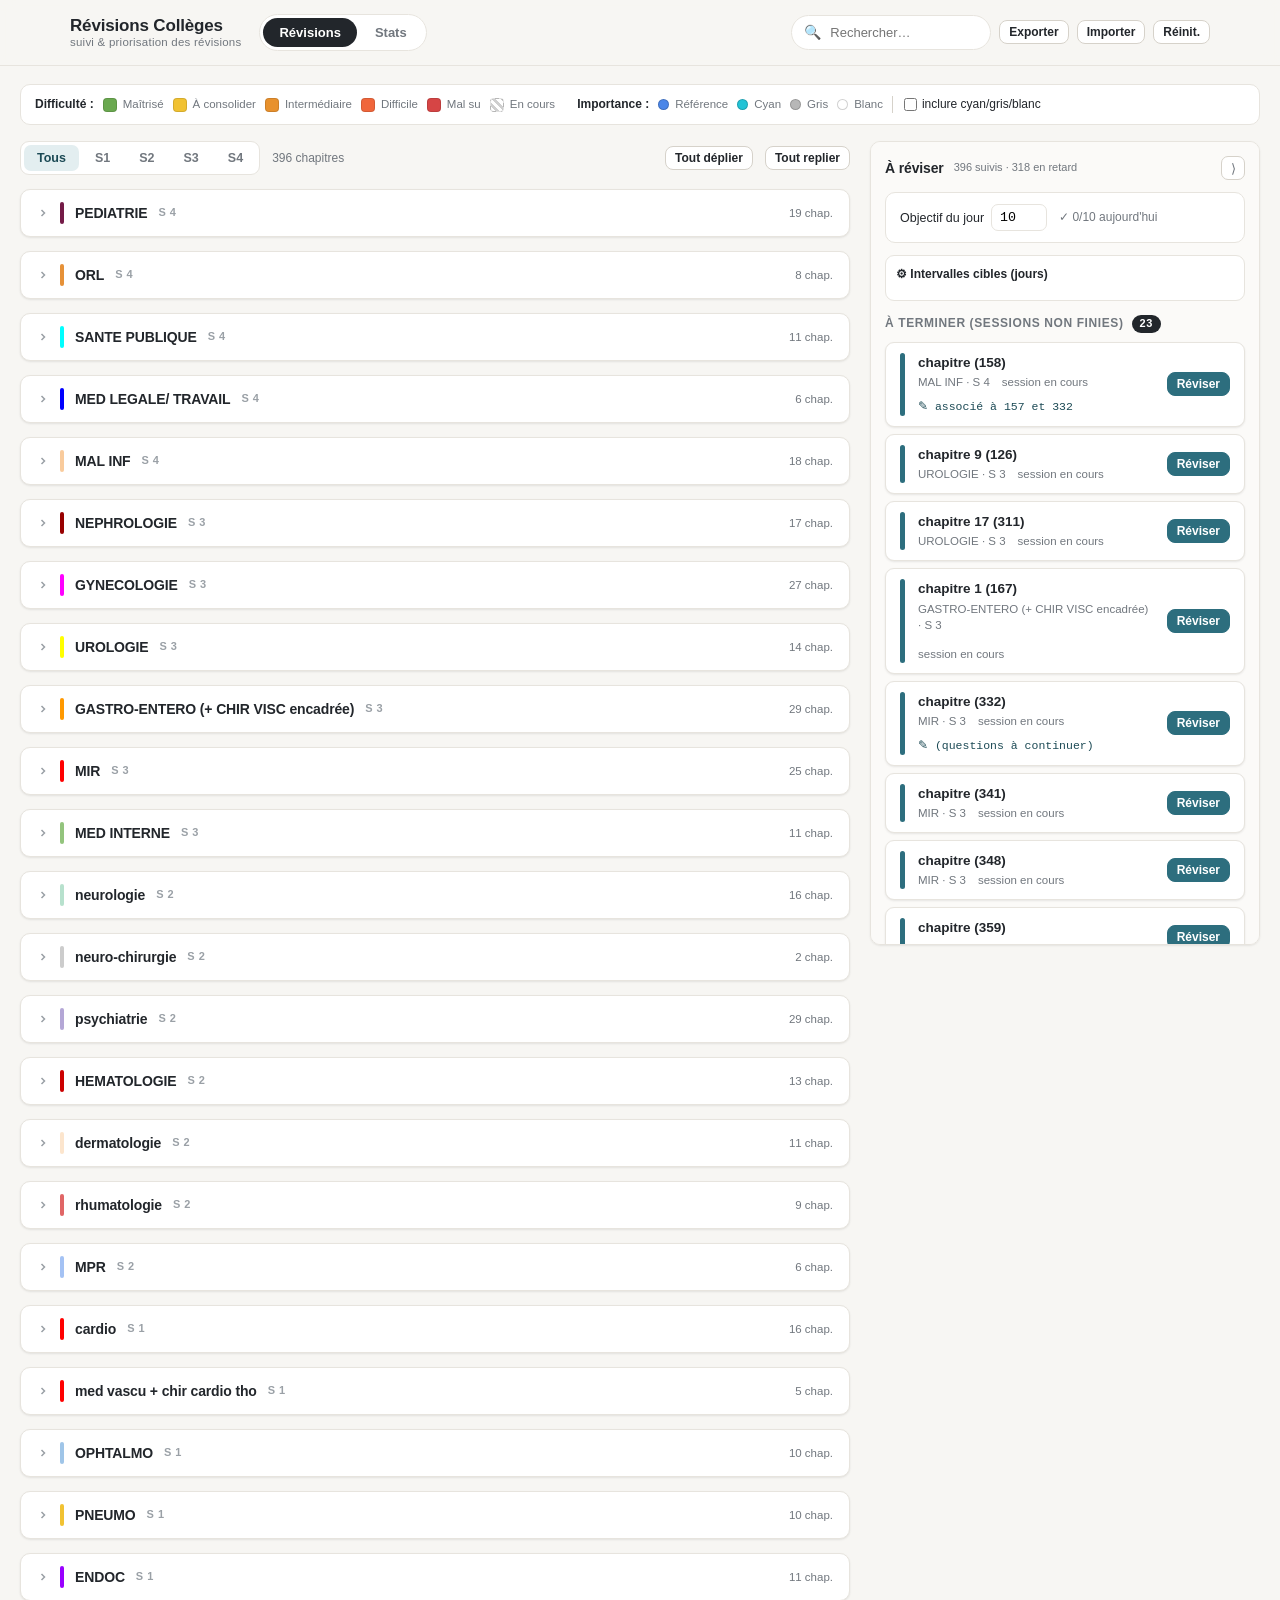
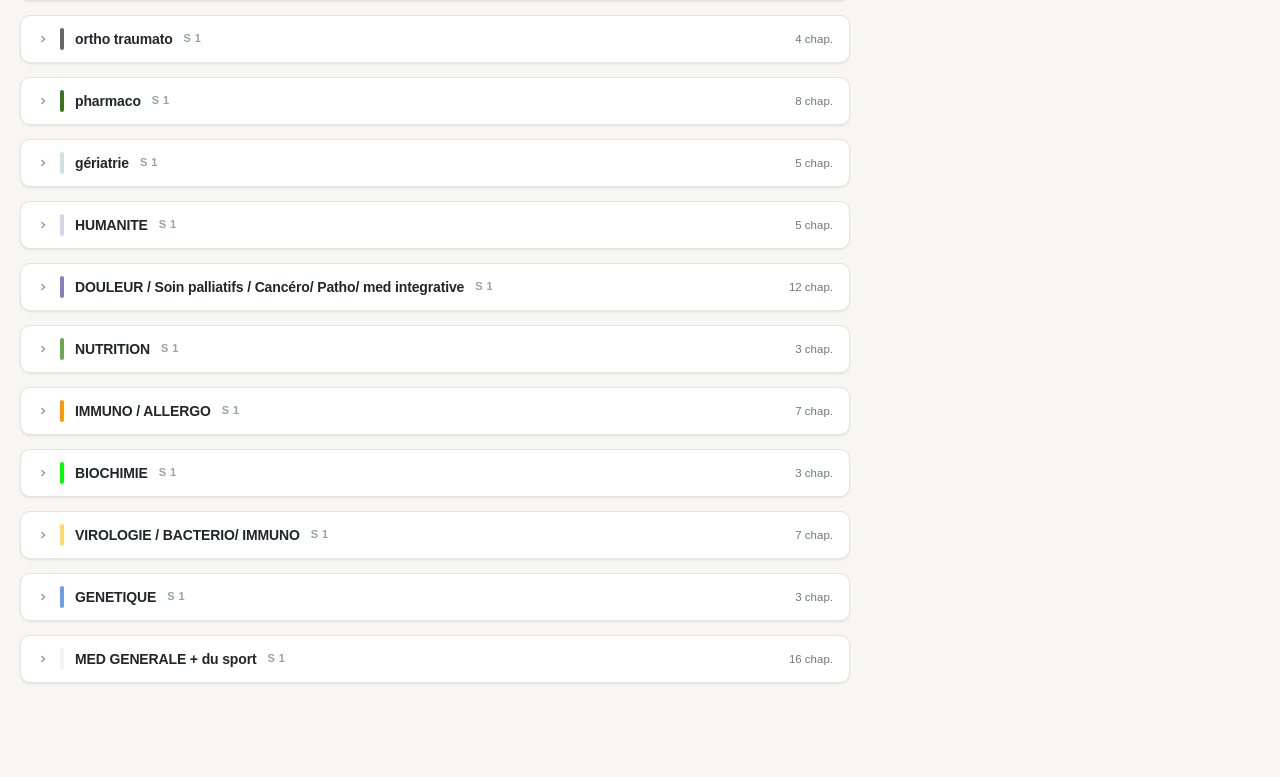
==== commit e37de32e: "problem from excel" ====
--- a/src/index.html
+++ b/src/index.html
@@ -33,7 +33,7 @@
       <span class="chip"><span class="sw" style="background:var(--l3)"></span>Intermédiaire</span>
       <span class="chip"><span class="sw" style="background:var(--l4)"></span>Difficile</span>
       <span class="chip"><span class="sw" style="background:var(--l5)"></span>Mal su</span>
-      <span class="chip"><span class="sw" style="background:#fff"></span>Non terminée</span>
+      <span class="chip"><span class="sw enc-sw"></span>En cours</span>
     </div>
     <div class="grp"><b style="color:var(--ink);font-weight:600">Importance&nbsp;:</b>
       <span class="chip"><span class="dot-imp" style="background:var(--imp-ref)"></span>Référence</span>
--- a/src/styles.css
+++ b/src/styles.css
@@ -197,6 +197,7 @@
 .aremdate{font-family:var(--mono);font-size:11px;color:var(--faint);margin-right:7px}
 .revrem{margin-top:4px}
 .revrtext{font-family:var(--mono);font-size:11.5px;color:var(--accent-ink);overflow-wrap:anywhere;white-space:normal}
+.enc-sw{background:repeating-linear-gradient(45deg,#fff,#fff 3px,#cfcfcf 3px,#cfcfcf 6px)}
 .incl-mini{display:flex;align-items:center;gap:5px;font-size:12px;color:var(--muted);cursor:pointer;white-space:nowrap}
 .incl-mini input{margin:0}
 .legend .incl-mini{border-left:1px solid var(--line-strong);padding-left:11px;color:var(--ink)}
